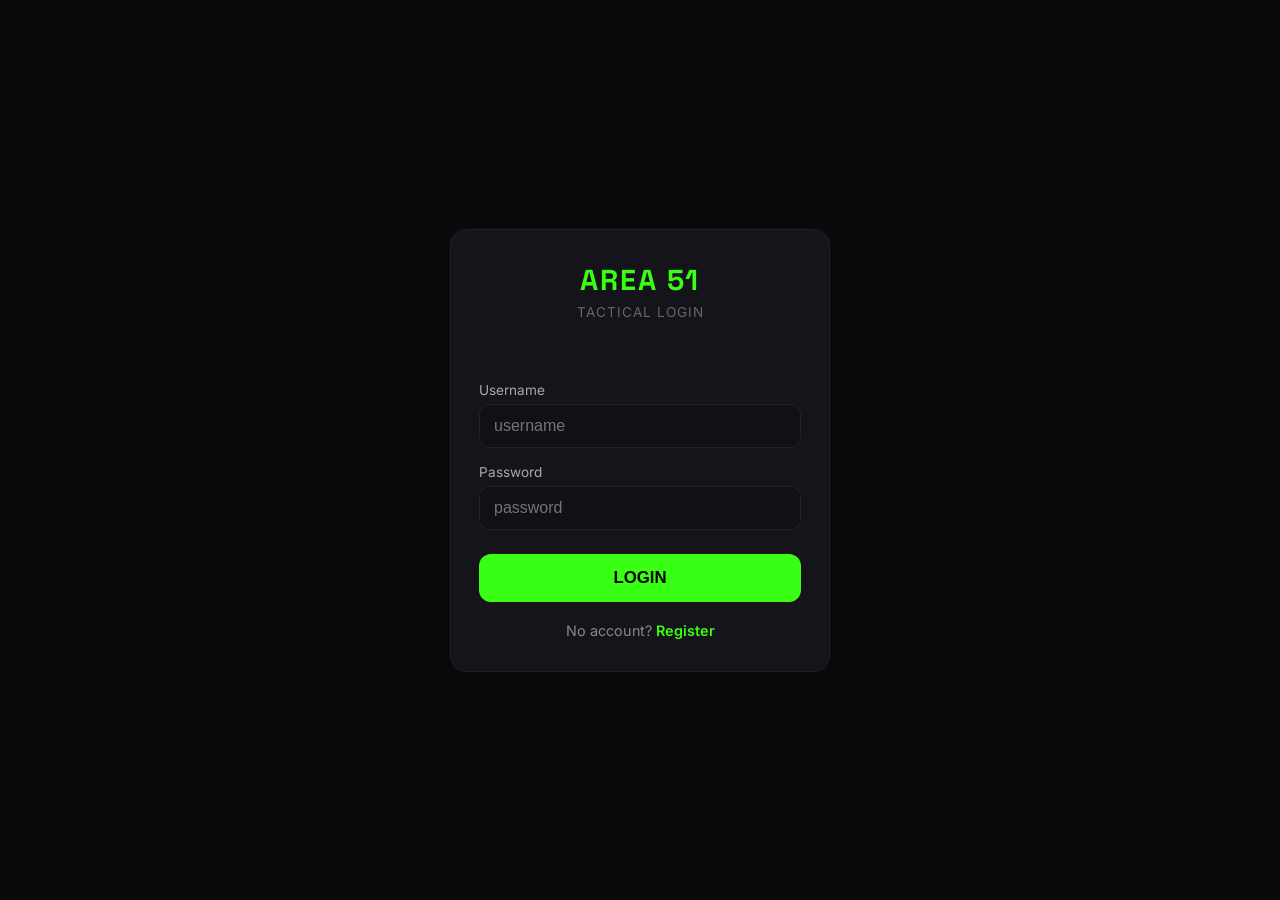
==== login.html @ a7e7129c "Create login.html" ====
<!DOCTYPE html>
<html lang="en">
<head>
  <meta charset="UTF-8">
  <meta name="viewport" content="width=device-width, initial-scale=1.0, maximum-scale=1.0, user-scalable=no">
  <title>AREA 51 TACTICAL – Login</title>
  <style>
    @import url('https://fonts.googleapis.com/css2?family=Inter:wght@400;500;600;700&family=Space+Grotesk:wght@500;600&display=swap');
    :root {
      --accent: #39FF14;
      --bg: #0a0a0c;
      --card: #14141a;
      --border: #222;
      --text: #e0e0e0;
      --red: #ff3333;
    }
    * { margin: 0; padding: 0; box-sizing: border-box; }
    body {
      background: var(--bg);
      color: var(--text);
      font-family: -apple-system, BlinkMacSystemFont, "Inter", system-ui, sans-serif;
      min-height: 100vh;
      display: flex;
      align-items: center;
      justify-content: center;
      padding: 20px;
    }
    .box {
      background: var(--card);
      border: 1px solid var(--border);
      border-radius: 16px;
      padding: 32px 28px;
      width: 100%;
      max-width: 380px;
    }
    h1 {
      color: var(--accent);
      text-align: center;
      font-family: "Space Grotesk", system-ui, sans-serif;
      font-weight: 900;
      letter-spacing: 2px;
      font-size: 1.8rem;
      margin-bottom: 6px;
    }
    .subtitle {
      text-align: center;
      color: #666;
      font-size: 0.85rem;
      margin-bottom: 28px;
      letter-spacing: 1px;
    }
    label {
      display: block;
      font-size: 0.85rem;
      color: #aaa;
      margin-bottom: 6px;
    }
    input {
      width: 100%;
      background: #0f1117;
      border: 1px solid var(--border);
      color: var(--text);
      padding: 12px 14px;
      border-radius: 10px;
      font-size: 1rem;
      margin-bottom: 16px;
    }
    input:focus {
      outline: none;
      border-color: var(--accent);
    }
    .btn {
      width: 100%;
      background: var(--accent);
      color: #000;
      font-weight: 800;
      font-size: 1.05rem;
      padding: 14px;
      border: none;
      border-radius: 12px;
      cursor: pointer;
      margin-top: 8px;
    }
    .btn:disabled {
      background: #444;
      color: #888;
    }
    .switch {
      text-align: center;
      margin-top: 20px;
      font-size: 0.9rem;
      color: #888;
    }
    .switch a {
      color: var(--accent);
      text-decoration: none;
      font-weight: 600;
    }
    .status {
      text-align: center;
      font-size: 0.85rem;
      min-height: 22px;
      margin-bottom: 12px;
    }
    .status.err { color: var(--red); }
    .status.ok { color: var(--accent); }
    .hidden { display: none; }
  </style>
</head>
<body>
  <div class="box">
    <h1>AREA 51</h1>
    <div class="subtitle">TACTICAL LOGIN</div>

    <div class="status" id="status"></div>

    <!-- LOGIN FORM -->
    <div id="loginForm">
      <label>Username</label>
      <input type="text" id="loginUser" placeholder="username" autocomplete="username">

      <label>Password</label>
      <input type="password" id="loginPass" placeholder="password" autocomplete="current-password">

      <button class="btn" id="loginBtn" onclick="doLogin()">LOGIN</button>

      <div class="switch">
        No account? <a href="#" onclick="showRegister()">Register</a>
      </div>
    </div>

    <!-- REGISTER FORM -->
    <div id="registerForm" class="hidden">
      <label>Email</label>
      <input type="email" id="regEmail" placeholder="you@email.com">

      <label>Username</label>
      <input type="text" id="regUser" placeholder="username">

      <label>Full Name (optional)</label>
      <input type="text" id="regName" placeholder="Your name">

      <label>Password</label>
      <input type="password" id="regPass" placeholder="password">

      <button class="btn" id="regBtn" onclick="doRegister()">CREATE ACCOUNT</button>

      <div class="switch">
        Already have an account? <a href="#" onclick="showLogin()">Login</a>
      </div>
    </div>
  </div>

  <script>
    function showRegister() {
      document.getElementById("loginForm").classList.add("hidden");
      document.getElementById("registerForm").classList.remove("hidden");
      document.getElementById("status").textContent = "";
    }

    function showLogin() {
      document.getElementById("registerForm").classList.add("hidden");
      document.getElementById("loginForm").classList.remove("hidden");
      document.getElementById("status").textContent = "";
    }

    async function doRegister() {
      const email = document.getElementById("regEmail").value.trim();
      const username = document.getElementById("regUser").value.trim();
      const full_name = document.getElementById("regName").value.trim();
      const password = document.getElementById("regPass").value;

      const status = document.getElementById("status");
      const btn = document.getElementById("regBtn");

      if (!email || !username || !password) {
        status.textContent = "Please fill all required fields";
        status.className = "status err";
        return;
      }

      btn.disabled = true;
      status.textContent = "Creating account…";
      status.className = "status";

      try {
        const res = await fetch("/register", {
          method: "POST",
          headers: { "Content-Type": "application/json" },
          body: JSON.stringify({ email, username, password, full_name: full_name || null })
        });

        const data = await res.json();

        if (!res.ok) {
          throw new Error(data.detail || "Registration failed");
        }

        status.textContent = "Account created! Logging in…";
        status.className = "status ok";

        // Auto login after register
        await loginWith(username, password);

      } catch (e) {
        status.textContent = e.message;
        status.className = "status err";
        btn.disabled = false;
      }
    }

    async function doLogin() {
      const username = document.getElementById("loginUser").value.trim();
      const password = document.getElementById("loginPass").value;
      await loginWith(username, password);
    }

    async function loginWith(username, password) {
      const status = document.getElementById("status");
      const btn = document.getElementById("loginBtn");

      if (!username || !password) {
        status.textContent = "Enter username and password";
        status.className = "status err";
        return;
      }

      btn.disabled = true;
      status.textContent = "Logging in…";
      status.className = "status";

      try {
        const form = new URLSearchParams();
        form.append("username", username);
        form.append("password", password);

        const res = await fetch("/token", {
          method: "POST",
          headers: { "Content-Type": "application/x-www-form-urlencoded" },
          body: form
        });

        const data = await res.json();

        if (!res.ok) {
          throw new Error(data.detail || "Login failed");
        }

        // Save token
        localStorage.setItem("token", data.access_token);
        localStorage.setItem("username", username);

        status.textContent = "Success! Redirecting…";
        status.className = "status ok";

        // Go to main app
        setTimeout(() => {
          window.location.href = "/";   // or "/app.html" if you prefer
        }, 600);

      } catch (e) {
        status.textContent = e.message;
        status.className = "status err";
        btn.disabled = false;
      }
    }
  </script>
</body>
</html>
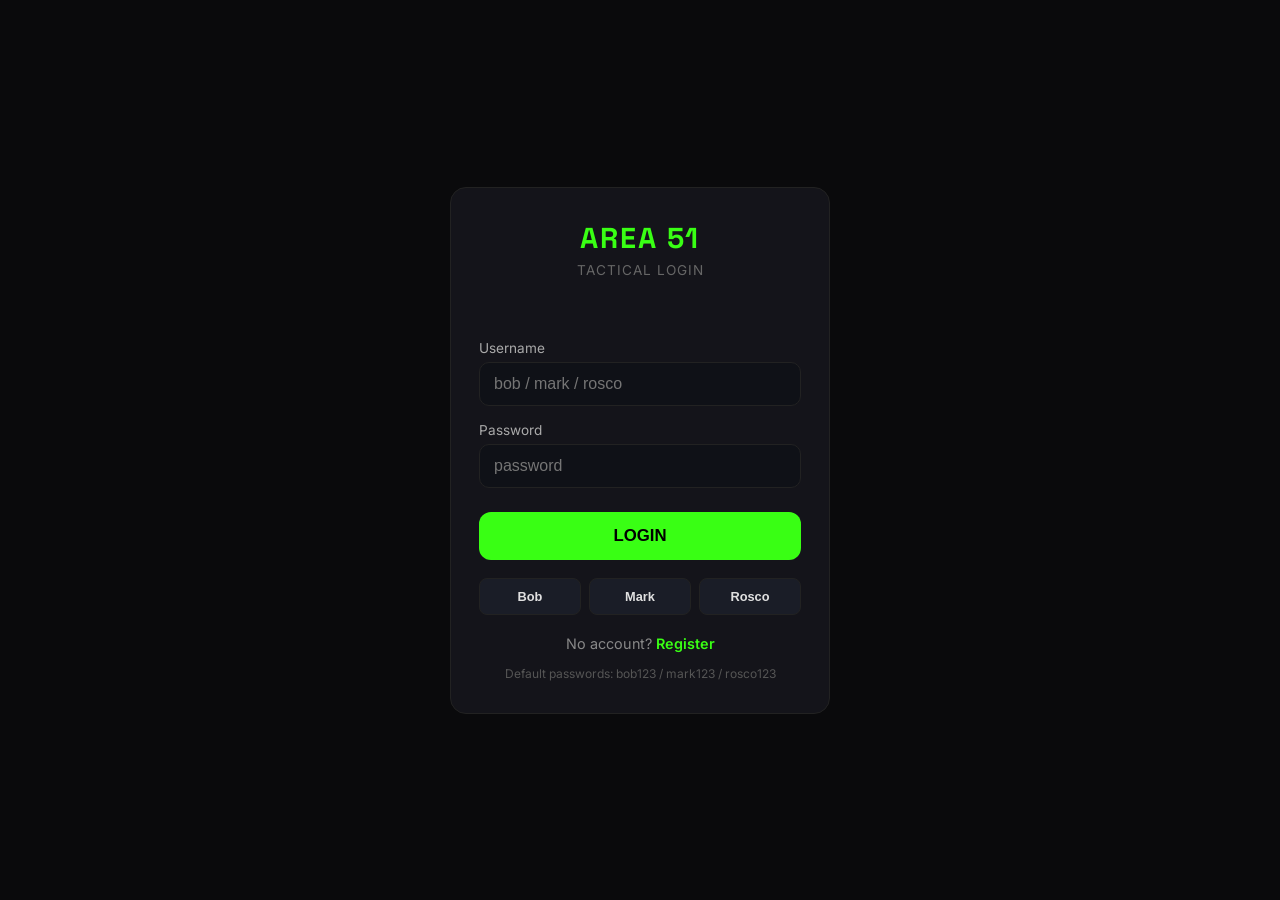
==== commit 68868c13: "Update login.html" ====
--- a/login.html
+++ b/login.html
@@ -85,6 +85,26 @@
       background: #444;
       color: #888;
     }
+    .quick {
+      display: grid;
+      grid-template-columns: 1fr 1fr 1fr;
+      gap: 8px;
+      margin-top: 18px;
+    }
+    .quick button {
+      background: #1a1d27;
+      border: 1px solid var(--border);
+      color: var(--text);
+      padding: 10px 4px;
+      border-radius: 8px;
+      font-size: 0.8rem;
+      font-weight: 600;
+      cursor: pointer;
+    }
+    .quick button:hover {
+      border-color: var(--accent);
+      color: var(--accent);
+    }
     .switch {
       text-align: center;
       margin-top: 20px;
@@ -105,6 +125,12 @@
     .status.err { color: var(--red); }
     .status.ok { color: var(--accent); }
     .hidden { display: none; }
+    .hint {
+      text-align: center;
+      font-size: 0.75rem;
+      color: #555;
+      margin-top: 14px;
+    }
   </style>
 </head>
 <body>
@@ -117,16 +143,23 @@
     <!-- LOGIN FORM -->
     <div id="loginForm">
       <label>Username</label>
-      <input type="text" id="loginUser" placeholder="username" autocomplete="username">
+      <input type="text" id="loginUser" placeholder="bob / mark / rosco" autocomplete="username">
 
       <label>Password</label>
       <input type="password" id="loginPass" placeholder="password" autocomplete="current-password">
 
       <button class="btn" id="loginBtn" onclick="doLogin()">LOGIN</button>
+
+      <div class="quick">
+        <button onclick="quickLogin('bob','bob123')">Bob</button>
+        <button onclick="quickLogin('mark','mark123')">Mark</button>
+        <button onclick="quickLogin('rosco','rosco123')">Rosco</button>
+      </div>
 
       <div class="switch">
         No account? <a href="#" onclick="showRegister()">Register</a>
       </div>
+      <div class="hint">Default passwords: bob123 / mark123 / rosco123</div>
     </div>
 
     <!-- REGISTER FORM -->
@@ -162,6 +195,12 @@
       document.getElementById("registerForm").classList.add("hidden");
       document.getElementById("loginForm").classList.remove("hidden");
       document.getElementById("status").textContent = "";
+    }
+
+    function quickLogin(user, pass) {
+      document.getElementById("loginUser").value = user;
+      document.getElementById("loginPass").value = pass;
+      doLogin();
     }
 
     async function doRegister() {
@@ -191,17 +230,11 @@
         });
 
         const data = await res.json();
-
-        if (!res.ok) {
-          throw new Error(data.detail || "Registration failed");
-        }
+        if (!res.ok) throw new Error(data.detail || "Registration failed");
 
         status.textContent = "Account created! Logging in…";
         status.className = "status ok";
-
-        // Auto login after register
         await loginWith(username, password);
-
       } catch (e) {
         status.textContent = e.message;
         status.className = "status err";
@@ -241,23 +274,17 @@
         });
 
         const data = await res.json();
-
-        if (!res.ok) {
-          throw new Error(data.detail || "Login failed");
-        }
-
-        // Save token
+        if (!res.ok) throw new Error(data.detail || "Login failed");
+
         localStorage.setItem("token", data.access_token);
         localStorage.setItem("username", username);
 
         status.textContent = "Success! Redirecting…";
         status.className = "status ok";
 
-        // Go to main app
         setTimeout(() => {
-          window.location.href = "/";   // or "/app.html" if you prefer
-        }, 600);
-
+          window.location.href = "/team";
+        }, 500);
       } catch (e) {
         status.textContent = e.message;
         status.className = "status err";
